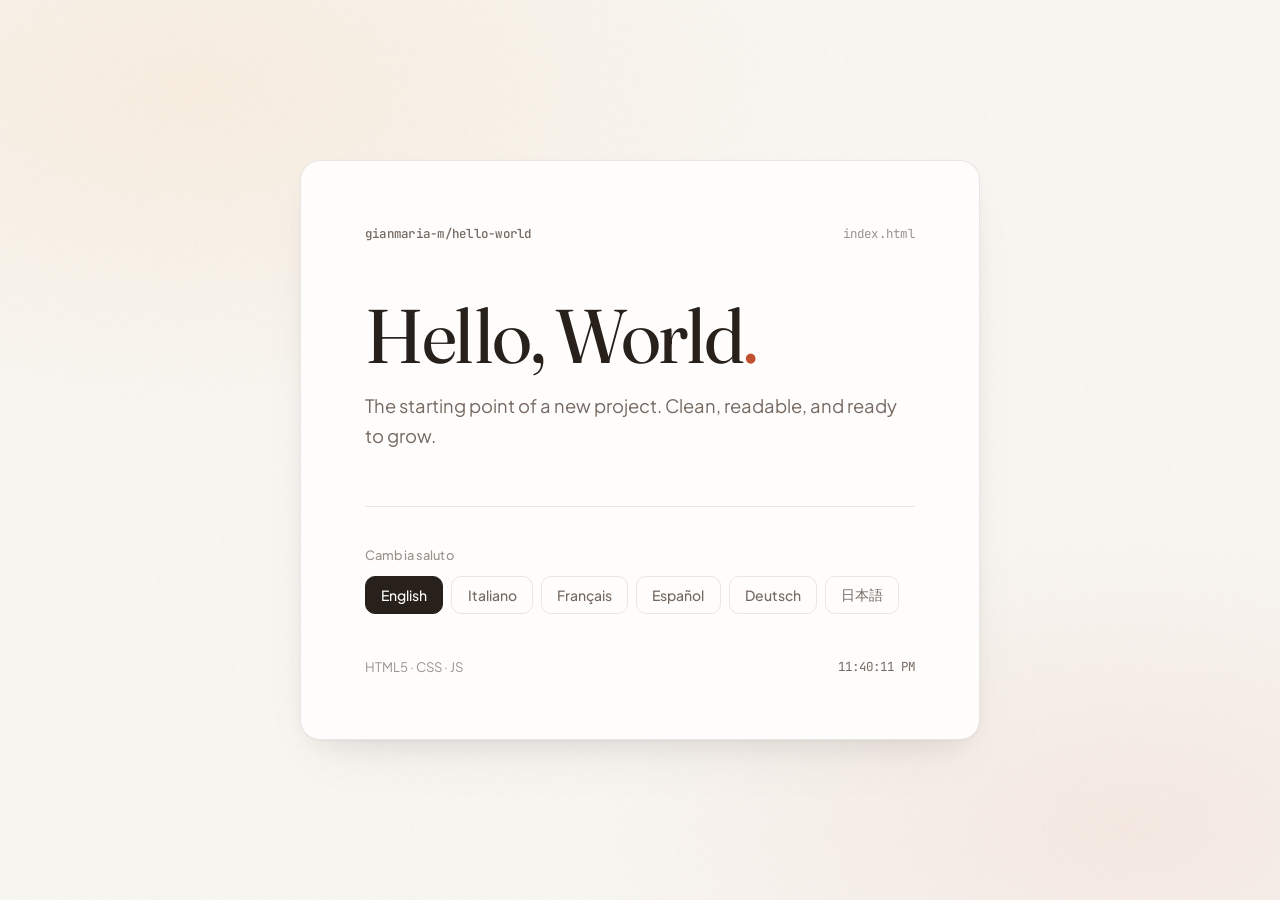
==== index.html @ bf24ce0d "Add Hello World index.html page" ====
<!DOCTYPE html>
<html lang="it">
<head>
  <meta charset="UTF-8">
  <meta name="viewport" content="width=device-width, initial-scale=1.0">
  <title>Hello, World. — gianmaria-m/hello-world</title>
  <meta name="description" content="Una pagina Hello World essenziale, elegante e interattiva per il repository gianmaria-m/hello-world.">
  <link rel="preconnect" href="https://fonts.googleapis.com">
  <link rel="preconnect" href="https://fonts.gstatic.com" crossorigin>
  <link href="https://fonts.googleapis.com/css2?family=Fraunces:opsz,wght@9..144,400;9..144,600&family=JetBrains+Mono:wght@400;500&family=Plus+Jakarta+Sans:wght@400;500;600&display=swap" rel="stylesheet">
  <style>
    :root {
      --bg-canvas: hsl(38, 33%, 96%);
      --bg-surface: hsl(40, 45%, 99%);
      --bg-surface-subtle: hsl(36, 26%, 93%);
      --ink-primary: hsl(24, 18%, 13%);
      --ink-secondary: hsl(24, 9%, 42%);
      --ink-muted: hsl(24, 7%, 58%);
      --accent: hsl(14, 62%, 47%);
      --accent-soft: hsla(14, 62%, 47%, 0.1);
      --hairline: hsla(24, 18%, 13%, 0.1);
      --shadow-card:
        0 1px 2px hsla(24, 24%, 14%, 0.04),
        0 12px 32px -12px hsla(24, 24%, 14%, 0.1),
        0 28px 60px -24px hsla(24, 24%, 14%, 0.08);
      --radius-lg: 20px;
      --radius-sm: 10px;
      --font-display: "Fraunces", Georgia, "Times New Roman", serif;
      --font-sans: "Plus Jakarta Sans", -apple-system, BlinkMacSystemFont, "Segoe UI", sans-serif;
      --font-mono: "JetBrains Mono", ui-monospace, SFMono-Regular, Menlo, monospace;
      --ease-out: cubic-bezier(0.22, 1, 0.36, 1);
    }

    *, *::before, *::after {
      box-sizing: border-box;
      margin: 0;
      padding: 0;
    }

    html {
      height: 100%;
      -webkit-font-smoothing: antialiased;
      -moz-osx-font-smoothing: grayscale;
    }

    body {
      min-height: 100%;
      display: grid;
      place-items: center;
      padding: clamp(1.25rem, 4vw, 3rem);
      font-family: var(--font-sans);
      color: var(--ink-primary);
      background-color: var(--bg-canvas);
      background-image:
        radial-gradient(ellipse 80% 60% at 15% 10%, hsla(32, 70%, 91%, 0.7), transparent 60%),
        radial-gradient(ellipse 70% 55% at 88% 92%, hsla(14, 55%, 88%, 0.45), transparent 60%);
      position: relative;
      overflow-x: hidden;
    }

    /* Subtle paper grain for tactile warmth */
    body::before {
      content: "";
      position: fixed;
      inset: 0;
      pointer-events: none;
      opacity: 0.35;
      background-image: url("data:image/svg+xml,%3Csvg viewBox='0 0 200 200' xmlns='http://www.w3.org/2000/svg'%3E%3Cfilter id='n'%3E%3CfeTurbulence type='fractalNoise' baseFrequency='0.85' numOctaves='3' stitchTiles='stitch'/%3E%3C/filter%3E%3Crect width='100%25' height='100%25' filter='url(%23n)' opacity='0.08'/%3E%3C/svg%3E");
    }

    .page-frame {
      position: relative;
      width: 100%;
      max-width: 680px;
      background: var(--bg-surface);
      border: 1px solid var(--hairline);
      border-radius: var(--radius-lg);
      box-shadow: var(--shadow-card);
      padding: clamp(2rem, 6vw, 4rem);
      display: flex;
      flex-direction: column;
      gap: clamp(1.75rem, 4vw, 2.5rem);
      animation: cardEnter 700ms var(--ease-out) both;
    }

    @keyframes cardEnter {
      from {
        opacity: 0;
        transform: translateY(14px);
      }
      to {
        opacity: 1;
        transform: translateY(0);
      }
    }

    .header-meta {
      display: flex;
      align-items: center;
      justify-content: space-between;
      gap: 1rem;
      flex-wrap: wrap;
      font-family: var(--font-mono);
      font-size: 0.78rem;
      letter-spacing: 0.02em;
      color: var(--ink-muted);
    }

    .repo-label {
      color: var(--ink-secondary);
      font-weight: 500;
    }

    .hero {
      display: flex;
      flex-direction: column;
      gap: 1rem;
      min-height: 11.5rem;
      justify-content: center;
    }

    .greeting-title {
      font-family: var(--font-display);
      font-size: clamp(2.75rem, 8vw, 4.75rem);
      font-weight: 400;
      line-height: 1.04;
      letter-spacing: -0.03em;
      color: var(--ink-primary);
      transition: opacity 220ms var(--ease-out), transform 260ms var(--ease-out);
    }

    .greeting-title .punctuation {
      color: var(--accent);
    }

    .greeting-subtitle {
      font-size: clamp(1rem, 2.2vw, 1.15rem);
      line-height: 1.65;
      color: var(--ink-secondary);
      max-width: 46ch;
      transition: opacity 220ms var(--ease-out), transform 260ms var(--ease-out);
    }

    .is-switching .greeting-title,
    .is-switching .greeting-subtitle {
      opacity: 0;
      transform: translateY(6px);
    }

    .divider {
      height: 1px;
      width: 100%;
      background: var(--hairline);
      border: 0;
    }

    .controls-section {
      display: flex;
      flex-direction: column;
      gap: 0.85rem;
    }

    .controls-label {
      font-size: 0.8rem;
      font-weight: 500;
      color: var(--ink-muted);
      letter-spacing: 0.01em;
    }

    .lang-list {
      display: flex;
      flex-wrap: wrap;
      gap: 0.5rem;
    }

    .lang-btn {
      appearance: none;
      border: 1px solid var(--hairline);
      background: transparent;
      color: var(--ink-secondary);
      font-family: var(--font-sans);
      font-size: 0.875rem;
      font-weight: 500;
      padding: 0.5rem 0.95rem;
      border-radius: var(--radius-sm);
      cursor: pointer;
      transition:
        background-color 180ms var(--ease-out),
        color 180ms var(--ease-out),
        border-color 180ms var(--ease-out),
        transform 140ms var(--ease-out);
    }

    .lang-btn:hover {
      background: var(--bg-surface-subtle);
      color: var(--ink-primary);
    }

    .lang-btn:active {
      transform: scale(0.97);
    }

    .lang-btn[aria-pressed="true"] {
      background: var(--ink-primary);
      color: var(--bg-surface);
      border-color: var(--ink-primary);
    }

    .lang-btn:focus-visible {
      outline: 2px solid var(--accent);
      outline-offset: 2px;
    }

    .page-footer {
      display: flex;
      align-items: center;
      justify-content: space-between;
      gap: 1rem;
      flex-wrap: wrap;
      padding-top: 0.25rem;
      font-size: 0.82rem;
      color: var(--ink-muted);
    }

    .time-readout {
      font-family: var(--font-mono);
      font-size: 0.78rem;
      color: var(--ink-secondary);
    }

    @media (max-width: 520px) {
      .hero {
        min-height: 9.5rem;
      }

      .lang-btn {
        flex: 1 1 auto;
        text-align: center;
      }
    }

    @media (prefers-reduced-motion: reduce) {
      .page-frame,
      .greeting-title,
      .greeting-subtitle,
      .lang-btn {
        animation: none;
        transition: none;
      }
    }
  </style>
</head>
<body>
  <main class="page-frame" id="hello-card">
    <header class="header-meta">
      <span class="repo-label">gianmaria-m/hello-world</span>
      <span>index.html</span>
    </header>

    <section class="hero" id="hero-section" aria-live="polite">
      <h1 class="greeting-title" id="greeting-title">
        Hello, World<span class="punctuation">.</span>
      </h1>
      <p class="greeting-subtitle" id="greeting-subtitle">
        The starting point of a new project. Clean, readable, and ready to grow.
      </p>
    </section>

    <hr class="divider">

    <section class="controls-section" aria-label="Seleziona la lingua del saluto">
      <span class="controls-label">Cambia saluto</span>
      <div class="lang-list" role="group" aria-label="Lingue disponibili">
        <button type="button" class="lang-btn" id="btn-lang-en" data-lang="en" aria-pressed="true">English</button>
        <button type="button" class="lang-btn" id="btn-lang-it" data-lang="it" aria-pressed="false">Italiano</button>
        <button type="button" class="lang-btn" id="btn-lang-fr" data-lang="fr" aria-pressed="false">Français</button>
        <button type="button" class="lang-btn" id="btn-lang-es" data-lang="es" aria-pressed="false">Español</button>
        <button type="button" class="lang-btn" id="btn-lang-de" data-lang="de" aria-pressed="false">Deutsch</button>
        <button type="button" class="lang-btn" id="btn-lang-ja" data-lang="ja" aria-pressed="false">日本語</button>
      </div>
    </section>

    <footer class="page-footer">
      <span>HTML5 · CSS · JS</span>
      <time class="time-readout" id="local-clock" aria-label="Ora locale"></time>
    </footer>
  </main>

  <script>
    const GREETINGS = {
      en: {
        text: "Hello, World",
        punct: ".",
        subtitle: "The starting point of a new project. Clean, readable, and ready to grow."
      },
      it: {
        text: "Ciao, Mondo",
        punct: ".",
        subtitle: "Il punto di partenza di un nuovo progetto. Semplice, leggibile e pronto a crescere."
      },
      fr: {
        text: "Bonjour, le Monde",
        punct: ".",
        subtitle: "Le point de départ d’un nouveau projet. Simple, lisible et prêt à évoluer."
      },
      es: {
        text: "Hola, Mundo",
        punct: ".",
        subtitle: "El punto de partida de un nuevo proyecto. Limpio, claro y listo para crecer."
      },
      de: {
        text: "Hallo, Welt",
        punct: ".",
        subtitle: "Der Ausgangspunkt für ein neues Projekt. Klar, reduziert und bereit zu wachsen."
      },
      ja: {
        text: "こんにちは、世界",
        punct: "。",
        subtitle: "新しいプロジェクトの最初のページ。シンプルで心地よく、ここから広がります。"
      }
    };

    const heroSection = document.getElementById("hero-section");
    const titleEl = document.getElementById("greeting-title");
    const subtitleEl = document.getElementById("greeting-subtitle");
    const clockEl = document.getElementById("local-clock");
    const langButtons = document.querySelectorAll(".lang-btn");

    let switchTimer = null;

    function selectLanguage(langKey) {
      const entry = GREETINGS[langKey];
      if (!entry) return;

      langButtons.forEach((btn) => {
        btn.setAttribute("aria-pressed", String(btn.dataset.lang === langKey));
      });

      clearTimeout(switchTimer);
      heroSection.classList.add("is-switching");

      switchTimer = setTimeout(() => {
        titleEl.textContent = entry.text;
        const punctSpan = document.createElement("span");
        punctSpan.className = "punctuation";
        punctSpan.textContent = entry.punct;
        titleEl.appendChild(punctSpan);

        subtitleEl.textContent = entry.subtitle;
        heroSection.classList.remove("is-switching");
      }, 150);
    }

    langButtons.forEach((btn) => {
      btn.addEventListener("click", () => selectLanguage(btn.dataset.lang));
    });

    function updateClock() {
      const now = new Date();
      clockEl.dateTime = now.toISOString();
      clockEl.textContent = now.toLocaleTimeString([], {
        hour: "2-digit",
        minute: "2-digit",
        second: "2-digit"
      });
    }

    updateClock();
    setInterval(updateClock, 1000);
  </script>
</body>
</html>
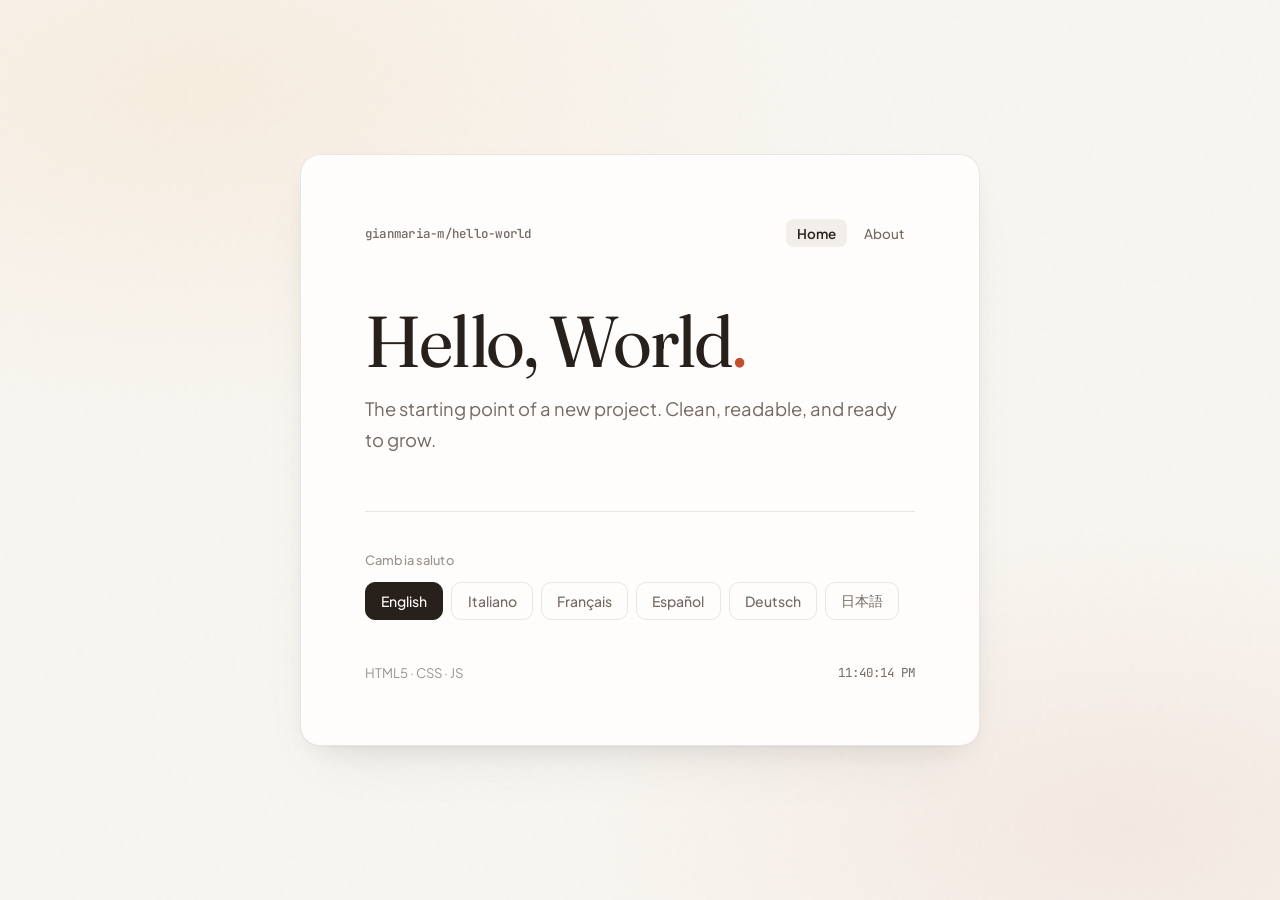
==== commit 5318d85d: "Add About the site page and shared navigation" ====
--- a/index.html
+++ b/index.html
@@ -8,253 +8,16 @@
   <link rel="preconnect" href="https://fonts.googleapis.com">
   <link rel="preconnect" href="https://fonts.gstatic.com" crossorigin>
   <link href="https://fonts.googleapis.com/css2?family=Fraunces:opsz,wght@9..144,400;9..144,600&family=JetBrains+Mono:wght@400;500&family=Plus+Jakarta+Sans:wght@400;500;600&display=swap" rel="stylesheet">
-  <style>
-    :root {
-      --bg-canvas: hsl(38, 33%, 96%);
-      --bg-surface: hsl(40, 45%, 99%);
-      --bg-surface-subtle: hsl(36, 26%, 93%);
-      --ink-primary: hsl(24, 18%, 13%);
-      --ink-secondary: hsl(24, 9%, 42%);
-      --ink-muted: hsl(24, 7%, 58%);
-      --accent: hsl(14, 62%, 47%);
-      --accent-soft: hsla(14, 62%, 47%, 0.1);
-      --hairline: hsla(24, 18%, 13%, 0.1);
-      --shadow-card:
-        0 1px 2px hsla(24, 24%, 14%, 0.04),
-        0 12px 32px -12px hsla(24, 24%, 14%, 0.1),
-        0 28px 60px -24px hsla(24, 24%, 14%, 0.08);
-      --radius-lg: 20px;
-      --radius-sm: 10px;
-      --font-display: "Fraunces", Georgia, "Times New Roman", serif;
-      --font-sans: "Plus Jakarta Sans", -apple-system, BlinkMacSystemFont, "Segoe UI", sans-serif;
-      --font-mono: "JetBrains Mono", ui-monospace, SFMono-Regular, Menlo, monospace;
-      --ease-out: cubic-bezier(0.22, 1, 0.36, 1);
-    }
-
-    *, *::before, *::after {
-      box-sizing: border-box;
-      margin: 0;
-      padding: 0;
-    }
-
-    html {
-      height: 100%;
-      -webkit-font-smoothing: antialiased;
-      -moz-osx-font-smoothing: grayscale;
-    }
-
-    body {
-      min-height: 100%;
-      display: grid;
-      place-items: center;
-      padding: clamp(1.25rem, 4vw, 3rem);
-      font-family: var(--font-sans);
-      color: var(--ink-primary);
-      background-color: var(--bg-canvas);
-      background-image:
-        radial-gradient(ellipse 80% 60% at 15% 10%, hsla(32, 70%, 91%, 0.7), transparent 60%),
-        radial-gradient(ellipse 70% 55% at 88% 92%, hsla(14, 55%, 88%, 0.45), transparent 60%);
-      position: relative;
-      overflow-x: hidden;
-    }
-
-    /* Subtle paper grain for tactile warmth */
-    body::before {
-      content: "";
-      position: fixed;
-      inset: 0;
-      pointer-events: none;
-      opacity: 0.35;
-      background-image: url("data:image/svg+xml,%3Csvg viewBox='0 0 200 200' xmlns='http://www.w3.org/2000/svg'%3E%3Cfilter id='n'%3E%3CfeTurbulence type='fractalNoise' baseFrequency='0.85' numOctaves='3' stitchTiles='stitch'/%3E%3C/filter%3E%3Crect width='100%25' height='100%25' filter='url(%23n)' opacity='0.08'/%3E%3C/svg%3E");
-    }
-
-    .page-frame {
-      position: relative;
-      width: 100%;
-      max-width: 680px;
-      background: var(--bg-surface);
-      border: 1px solid var(--hairline);
-      border-radius: var(--radius-lg);
-      box-shadow: var(--shadow-card);
-      padding: clamp(2rem, 6vw, 4rem);
-      display: flex;
-      flex-direction: column;
-      gap: clamp(1.75rem, 4vw, 2.5rem);
-      animation: cardEnter 700ms var(--ease-out) both;
-    }
-
-    @keyframes cardEnter {
-      from {
-        opacity: 0;
-        transform: translateY(14px);
-      }
-      to {
-        opacity: 1;
-        transform: translateY(0);
-      }
-    }
-
-    .header-meta {
-      display: flex;
-      align-items: center;
-      justify-content: space-between;
-      gap: 1rem;
-      flex-wrap: wrap;
-      font-family: var(--font-mono);
-      font-size: 0.78rem;
-      letter-spacing: 0.02em;
-      color: var(--ink-muted);
-    }
-
-    .repo-label {
-      color: var(--ink-secondary);
-      font-weight: 500;
-    }
-
-    .hero {
-      display: flex;
-      flex-direction: column;
-      gap: 1rem;
-      min-height: 11.5rem;
-      justify-content: center;
-    }
-
-    .greeting-title {
-      font-family: var(--font-display);
-      font-size: clamp(2.75rem, 8vw, 4.75rem);
-      font-weight: 400;
-      line-height: 1.04;
-      letter-spacing: -0.03em;
-      color: var(--ink-primary);
-      transition: opacity 220ms var(--ease-out), transform 260ms var(--ease-out);
-    }
-
-    .greeting-title .punctuation {
-      color: var(--accent);
-    }
-
-    .greeting-subtitle {
-      font-size: clamp(1rem, 2.2vw, 1.15rem);
-      line-height: 1.65;
-      color: var(--ink-secondary);
-      max-width: 46ch;
-      transition: opacity 220ms var(--ease-out), transform 260ms var(--ease-out);
-    }
-
-    .is-switching .greeting-title,
-    .is-switching .greeting-subtitle {
-      opacity: 0;
-      transform: translateY(6px);
-    }
-
-    .divider {
-      height: 1px;
-      width: 100%;
-      background: var(--hairline);
-      border: 0;
-    }
-
-    .controls-section {
-      display: flex;
-      flex-direction: column;
-      gap: 0.85rem;
-    }
-
-    .controls-label {
-      font-size: 0.8rem;
-      font-weight: 500;
-      color: var(--ink-muted);
-      letter-spacing: 0.01em;
-    }
-
-    .lang-list {
-      display: flex;
-      flex-wrap: wrap;
-      gap: 0.5rem;
-    }
-
-    .lang-btn {
-      appearance: none;
-      border: 1px solid var(--hairline);
-      background: transparent;
-      color: var(--ink-secondary);
-      font-family: var(--font-sans);
-      font-size: 0.875rem;
-      font-weight: 500;
-      padding: 0.5rem 0.95rem;
-      border-radius: var(--radius-sm);
-      cursor: pointer;
-      transition:
-        background-color 180ms var(--ease-out),
-        color 180ms var(--ease-out),
-        border-color 180ms var(--ease-out),
-        transform 140ms var(--ease-out);
-    }
-
-    .lang-btn:hover {
-      background: var(--bg-surface-subtle);
-      color: var(--ink-primary);
-    }
-
-    .lang-btn:active {
-      transform: scale(0.97);
-    }
-
-    .lang-btn[aria-pressed="true"] {
-      background: var(--ink-primary);
-      color: var(--bg-surface);
-      border-color: var(--ink-primary);
-    }
-
-    .lang-btn:focus-visible {
-      outline: 2px solid var(--accent);
-      outline-offset: 2px;
-    }
-
-    .page-footer {
-      display: flex;
-      align-items: center;
-      justify-content: space-between;
-      gap: 1rem;
-      flex-wrap: wrap;
-      padding-top: 0.25rem;
-      font-size: 0.82rem;
-      color: var(--ink-muted);
-    }
-
-    .time-readout {
-      font-family: var(--font-mono);
-      font-size: 0.78rem;
-      color: var(--ink-secondary);
-    }
-
-    @media (max-width: 520px) {
-      .hero {
-        min-height: 9.5rem;
-      }
-
-      .lang-btn {
-        flex: 1 1 auto;
-        text-align: center;
-      }
-    }
-
-    @media (prefers-reduced-motion: reduce) {
-      .page-frame,
-      .greeting-title,
-      .greeting-subtitle,
-      .lang-btn {
-        animation: none;
-        transition: none;
-      }
-    }
-  </style>
+  <link rel="stylesheet" href="styles.css">
 </head>
 <body>
   <main class="page-frame" id="hello-card">
     <header class="header-meta">
-      <span class="repo-label">gianmaria-m/hello-world</span>
-      <span>index.html</span>
+      <a class="repo-label" href="index.html">gianmaria-m/hello-world</a>
+      <nav class="site-nav" aria-label="Navigazione principale">
+        <a class="nav-link" id="nav-home" href="index.html" aria-current="page">Home</a>
+        <a class="nav-link" id="nav-about" href="about.html">About</a>
+      </nav>
     </header>
 
     <section class="hero" id="hero-section" aria-live="polite">
--- a/styles.css
+++ b/styles.css
@@ -0,0 +1,346 @@
+:root {
+  --bg-canvas: hsl(38, 33%, 96%);
+  --bg-surface: hsl(40, 45%, 99%);
+  --bg-surface-subtle: hsl(36, 26%, 93%);
+  --ink-primary: hsl(24, 18%, 13%);
+  --ink-secondary: hsl(24, 9%, 42%);
+  --ink-muted: hsl(24, 7%, 58%);
+  --accent: hsl(14, 62%, 47%);
+  --accent-soft: hsla(14, 62%, 47%, 0.1);
+  --hairline: hsla(24, 18%, 13%, 0.1);
+  --shadow-card:
+    0 1px 2px hsla(24, 24%, 14%, 0.04),
+    0 12px 32px -12px hsla(24, 24%, 14%, 0.1),
+    0 28px 60px -24px hsla(24, 24%, 14%, 0.08);
+  --radius-lg: 20px;
+  --radius-sm: 10px;
+  --font-display: "Fraunces", Georgia, "Times New Roman", serif;
+  --font-sans: "Plus Jakarta Sans", -apple-system, BlinkMacSystemFont, "Segoe UI", sans-serif;
+  --font-mono: "JetBrains Mono", ui-monospace, SFMono-Regular, Menlo, monospace;
+  --ease-out: cubic-bezier(0.22, 1, 0.36, 1);
+}
+
+*, *::before, *::after {
+  box-sizing: border-box;
+  margin: 0;
+  padding: 0;
+}
+
+html {
+  height: 100%;
+  -webkit-font-smoothing: antialiased;
+  -moz-osx-font-smoothing: grayscale;
+}
+
+body {
+  min-height: 100%;
+  display: grid;
+  place-items: center;
+  padding: clamp(1.25rem, 4vw, 3rem);
+  font-family: var(--font-sans);
+  color: var(--ink-primary);
+  background-color: var(--bg-canvas);
+  background-image:
+    radial-gradient(ellipse 80% 60% at 15% 10%, hsla(32, 70%, 91%, 0.7), transparent 60%),
+    radial-gradient(ellipse 70% 55% at 88% 92%, hsla(14, 55%, 88%, 0.45), transparent 60%);
+  position: relative;
+  overflow-x: hidden;
+}
+
+/* Subtle paper grain for tactile warmth */
+body::before {
+  content: "";
+  position: fixed;
+  inset: 0;
+  pointer-events: none;
+  opacity: 0.35;
+  background-image: url("data:image/svg+xml,%3Csvg viewBox='0 0 200 200' xmlns='http://www.w3.org/2000/svg'%3E%3Cfilter id='n'%3E%3CfeTurbulence type='fractalNoise' baseFrequency='0.85' numOctaves='3' stitchTiles='stitch'/%3E%3C/filter%3E%3Crect width='100%25' height='100%25' filter='url(%23n)' opacity='0.08'/%3E%3C/svg%3E");
+}
+
+.page-frame {
+  position: relative;
+  width: 100%;
+  max-width: 680px;
+  background: var(--bg-surface);
+  border: 1px solid var(--hairline);
+  border-radius: var(--radius-lg);
+  box-shadow: var(--shadow-card);
+  padding: clamp(2rem, 6vw, 4rem);
+  display: flex;
+  flex-direction: column;
+  gap: clamp(1.75rem, 4vw, 2.5rem);
+  animation: cardEnter 700ms var(--ease-out) both;
+}
+
+@keyframes cardEnter {
+  from {
+    opacity: 0;
+    transform: translateY(14px);
+  }
+  to {
+    opacity: 1;
+    transform: translateY(0);
+  }
+}
+
+.header-meta {
+  display: flex;
+  align-items: center;
+  justify-content: space-between;
+  gap: 1rem;
+  flex-wrap: wrap;
+  font-family: var(--font-mono);
+  font-size: 0.78rem;
+  letter-spacing: 0.02em;
+  color: var(--ink-muted);
+}
+
+.repo-label {
+  color: var(--ink-secondary);
+  font-weight: 500;
+  text-decoration: none;
+  transition: color 180ms var(--ease-out);
+}
+
+.repo-label:hover {
+  color: var(--ink-primary);
+}
+
+.site-nav {
+  display: flex;
+  align-items: center;
+  gap: 0.35rem;
+}
+
+.nav-link {
+  font-family: var(--font-sans);
+  font-size: 0.84rem;
+  font-weight: 500;
+  letter-spacing: 0;
+  color: var(--ink-secondary);
+  text-decoration: none;
+  padding: 0.35rem 0.7rem;
+  border-radius: 8px;
+  transition:
+    background-color 180ms var(--ease-out),
+    color 180ms var(--ease-out);
+}
+
+.nav-link:hover {
+  background: var(--bg-surface-subtle);
+  color: var(--ink-primary);
+}
+
+.nav-link[aria-current="page"] {
+  background: var(--bg-surface-subtle);
+  color: var(--ink-primary);
+  font-weight: 600;
+}
+
+.nav-link:focus-visible,
+.text-link:focus-visible,
+.lang-btn:focus-visible {
+  outline: 2px solid var(--accent);
+  outline-offset: 2px;
+}
+
+.hero {
+  display: flex;
+  flex-direction: column;
+  gap: 1rem;
+  min-height: 11.5rem;
+  justify-content: center;
+}
+
+.hero--compact {
+  min-height: auto;
+}
+
+.greeting-title {
+  font-family: var(--font-display);
+  font-size: clamp(2.5rem, 7.5vw, 4.5rem);
+  font-weight: 400;
+  line-height: 1.04;
+  letter-spacing: -0.03em;
+  color: var(--ink-primary);
+  transition: opacity 220ms var(--ease-out), transform 260ms var(--ease-out);
+}
+
+.greeting-title .punctuation {
+  color: var(--accent);
+}
+
+.greeting-subtitle {
+  font-size: clamp(1rem, 2.2vw, 1.15rem);
+  line-height: 1.65;
+  color: var(--ink-secondary);
+  max-width: 48ch;
+  transition: opacity 220ms var(--ease-out), transform 260ms var(--ease-out);
+}
+
+.is-switching .greeting-title,
+.is-switching .greeting-subtitle {
+  opacity: 0;
+  transform: translateY(6px);
+}
+
+.divider {
+  height: 1px;
+  width: 100%;
+  background: var(--hairline);
+  border: 0;
+}
+
+.controls-section {
+  display: flex;
+  flex-direction: column;
+  gap: 0.85rem;
+}
+
+.controls-label {
+  font-size: 0.8rem;
+  font-weight: 500;
+  color: var(--ink-muted);
+  letter-spacing: 0.01em;
+}
+
+.lang-list {
+  display: flex;
+  flex-wrap: wrap;
+  gap: 0.5rem;
+}
+
+.lang-btn {
+  appearance: none;
+  border: 1px solid var(--hairline);
+  background: transparent;
+  color: var(--ink-secondary);
+  font-family: var(--font-sans);
+  font-size: 0.875rem;
+  font-weight: 500;
+  padding: 0.5rem 0.95rem;
+  border-radius: var(--radius-sm);
+  cursor: pointer;
+  transition:
+    background-color 180ms var(--ease-out),
+    color 180ms var(--ease-out),
+    border-color 180ms var(--ease-out),
+    transform 140ms var(--ease-out);
+}
+
+.lang-btn:hover {
+  background: var(--bg-surface-subtle);
+  color: var(--ink-primary);
+}
+
+.lang-btn:active {
+  transform: scale(0.97);
+}
+
+.lang-btn[aria-pressed="true"] {
+  background: var(--ink-primary);
+  color: var(--bg-surface);
+  border-color: var(--ink-primary);
+}
+
+/* About page editorial sections */
+.about-prose {
+  display: flex;
+  flex-direction: column;
+  gap: 1rem;
+  font-size: 0.98rem;
+  line-height: 1.72;
+  color: var(--ink-secondary);
+}
+
+.about-prose p {
+  max-width: 56ch;
+}
+
+.spec-list {
+  display: grid;
+  grid-template-columns: minmax(110px, 140px) 1fr;
+  row-gap: 0.9rem;
+  column-gap: 1.25rem;
+  font-size: 0.92rem;
+  line-height: 1.55;
+}
+
+.spec-list dt {
+  font-family: var(--font-mono);
+  font-size: 0.78rem;
+  color: var(--ink-muted);
+  padding-top: 0.15rem;
+}
+
+.spec-list dd {
+  color: var(--ink-primary);
+}
+
+.text-link {
+  color: var(--ink-primary);
+  text-decoration: underline;
+  text-decoration-color: var(--hairline);
+  text-underline-offset: 3px;
+  transition:
+    color 180ms var(--ease-out),
+    text-decoration-color 180ms var(--ease-out);
+}
+
+.text-link:hover {
+  color: var(--accent);
+  text-decoration-color: var(--accent);
+}
+
+.page-footer {
+  display: flex;
+  align-items: center;
+  justify-content: space-between;
+  gap: 1rem;
+  flex-wrap: wrap;
+  padding-top: 0.25rem;
+  font-size: 0.82rem;
+  color: var(--ink-muted);
+}
+
+.time-readout {
+  font-family: var(--font-mono);
+  font-size: 0.78rem;
+  color: var(--ink-secondary);
+}
+
+@media (max-width: 520px) {
+  .hero {
+    min-height: 9.5rem;
+  }
+
+  .hero--compact {
+    min-height: auto;
+  }
+
+  .lang-btn {
+    flex: 1 1 auto;
+    text-align: center;
+  }
+
+  .spec-list {
+    grid-template-columns: 1fr;
+    row-gap: 0.35rem;
+  }
+
+  .spec-list dd {
+    margin-bottom: 0.65rem;
+  }
+}
+
+@media (prefers-reduced-motion: reduce) {
+  .page-frame,
+  .greeting-title,
+  .greeting-subtitle,
+  .lang-btn,
+  .nav-link,
+  .text-link {
+    animation: none;
+    transition: none;
+  }
+}
